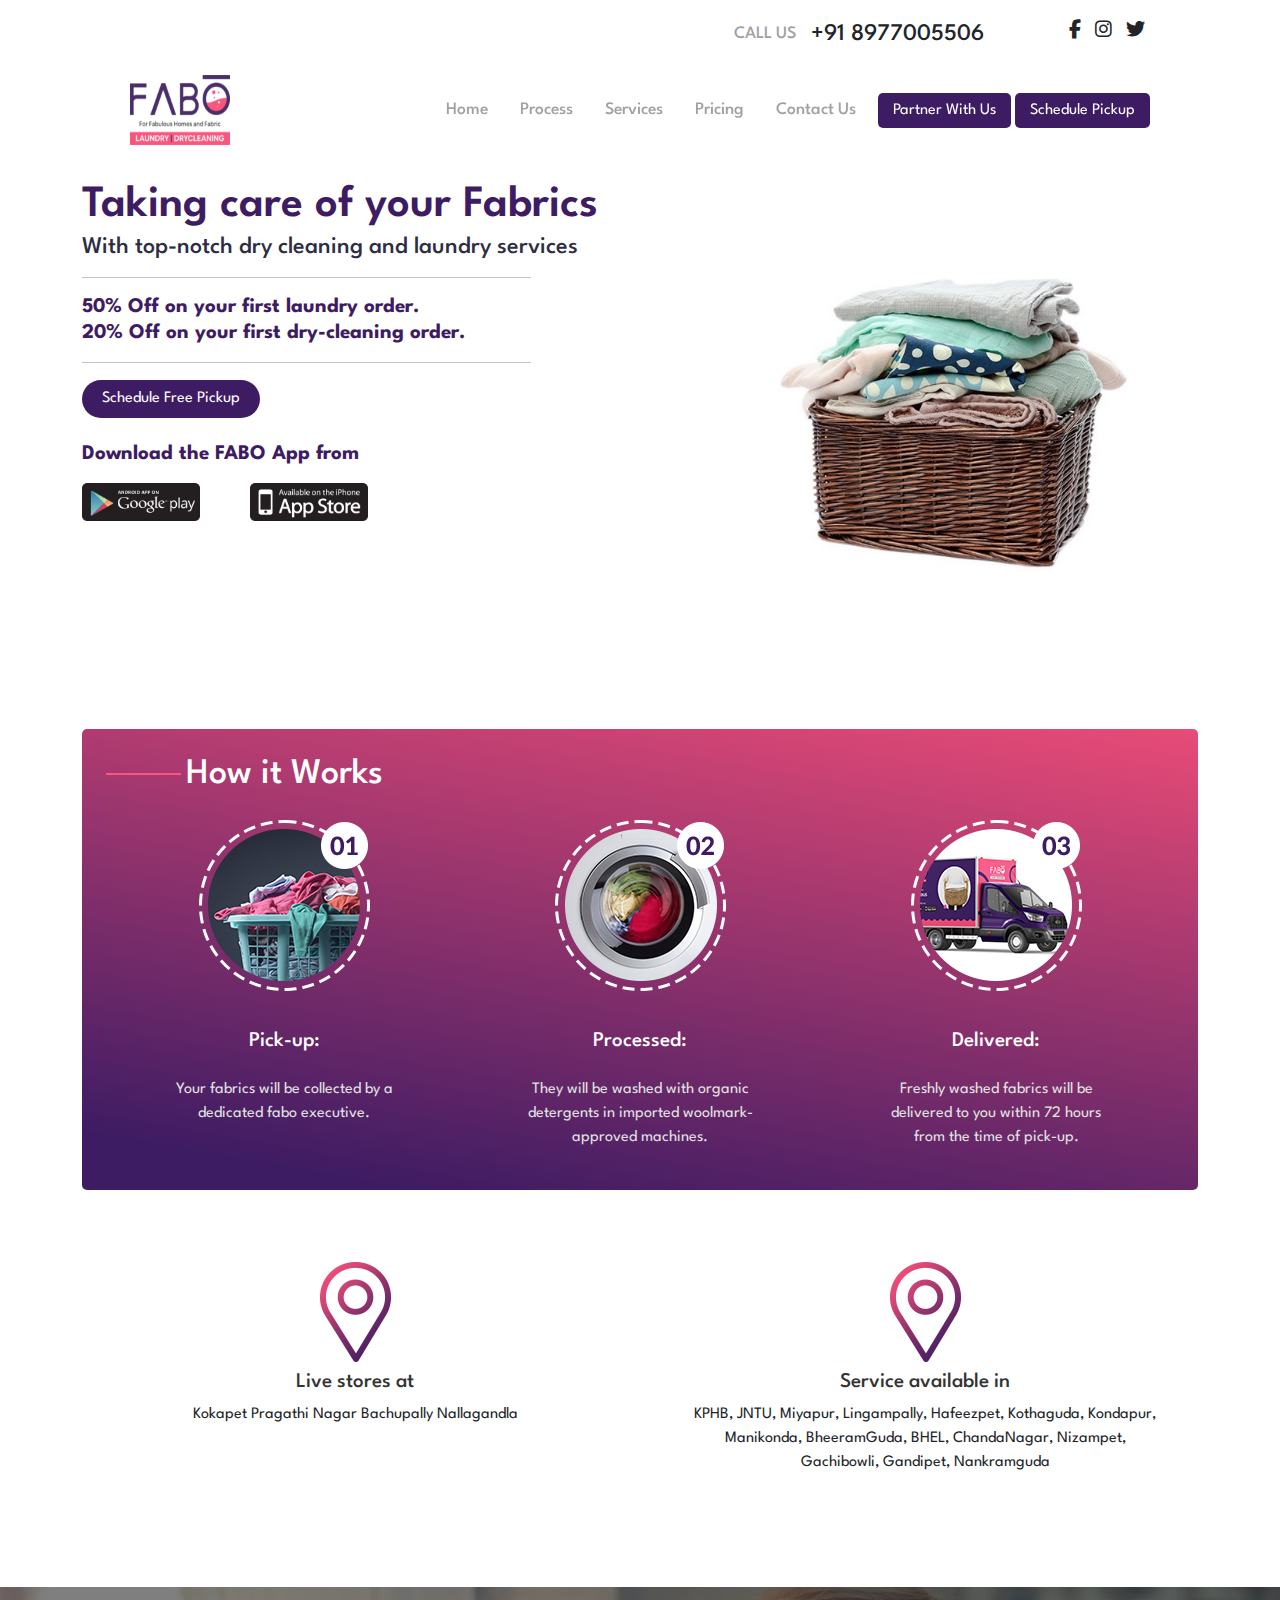
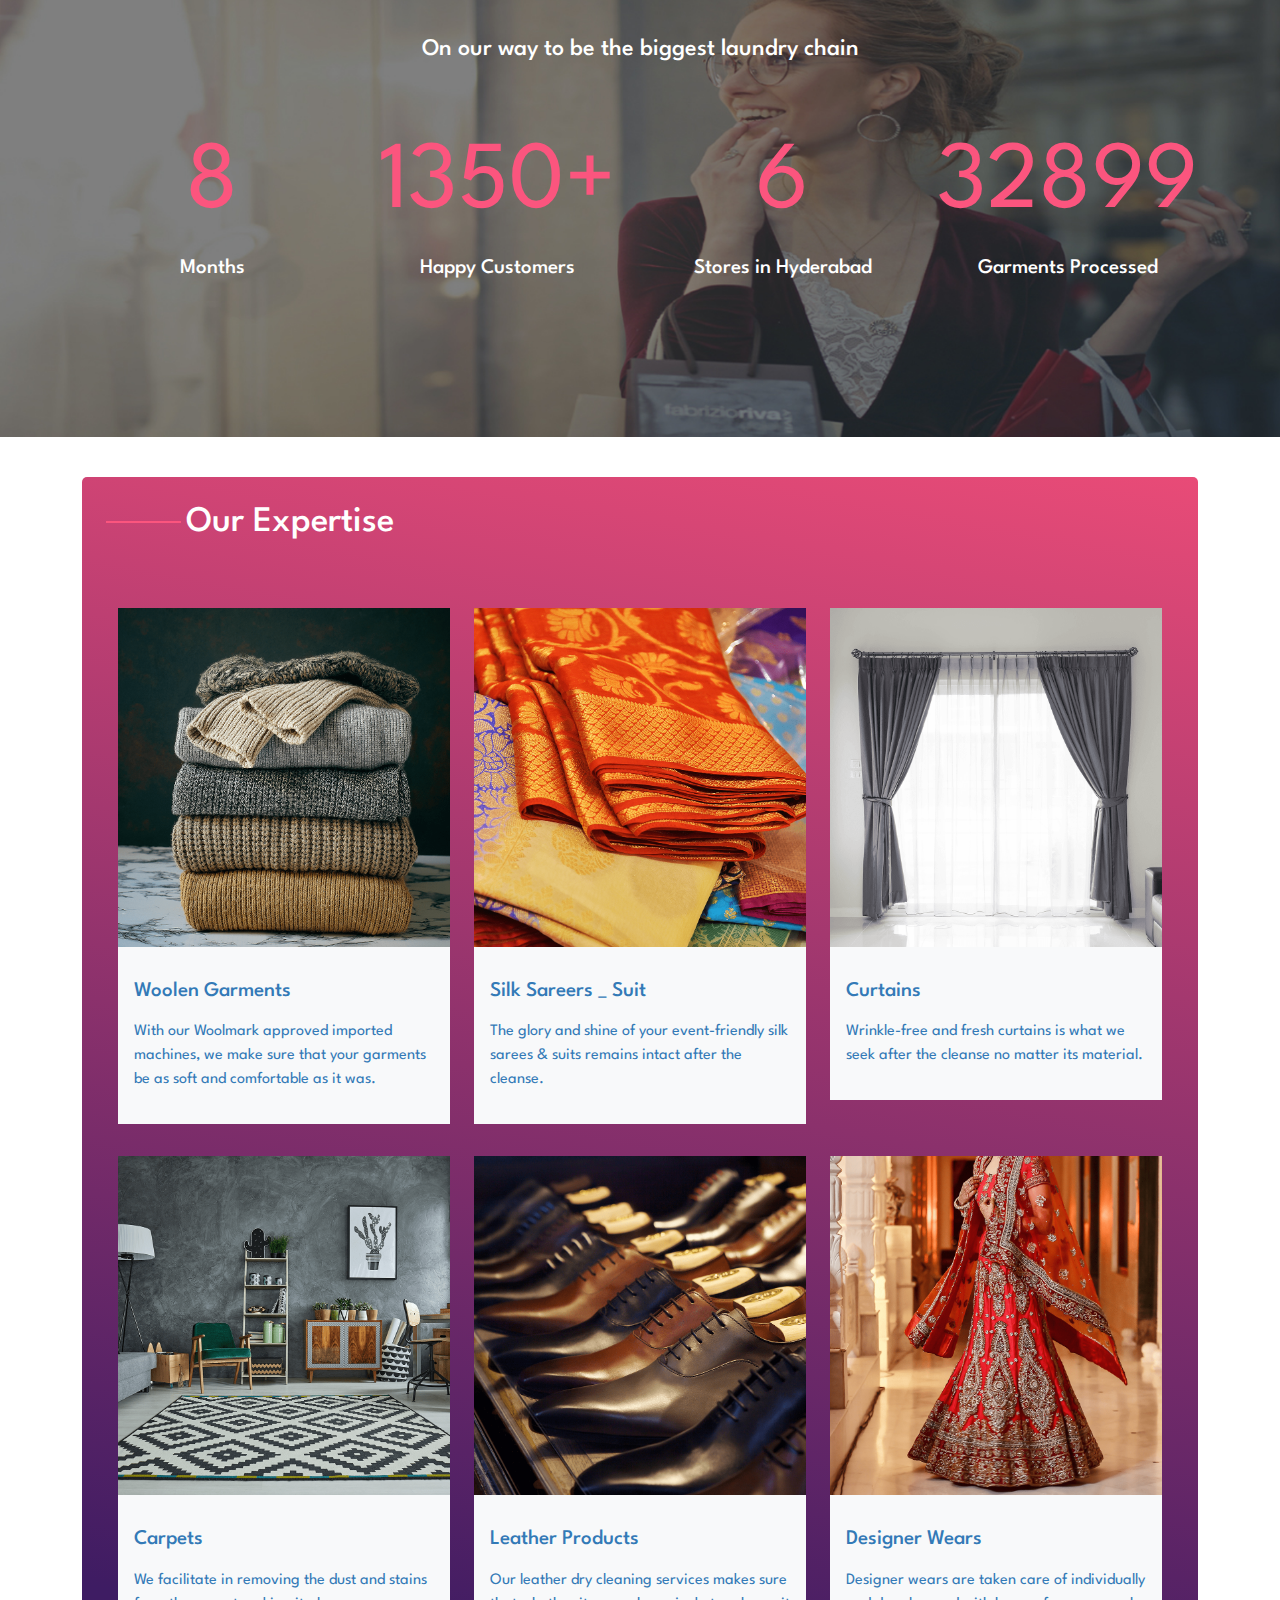
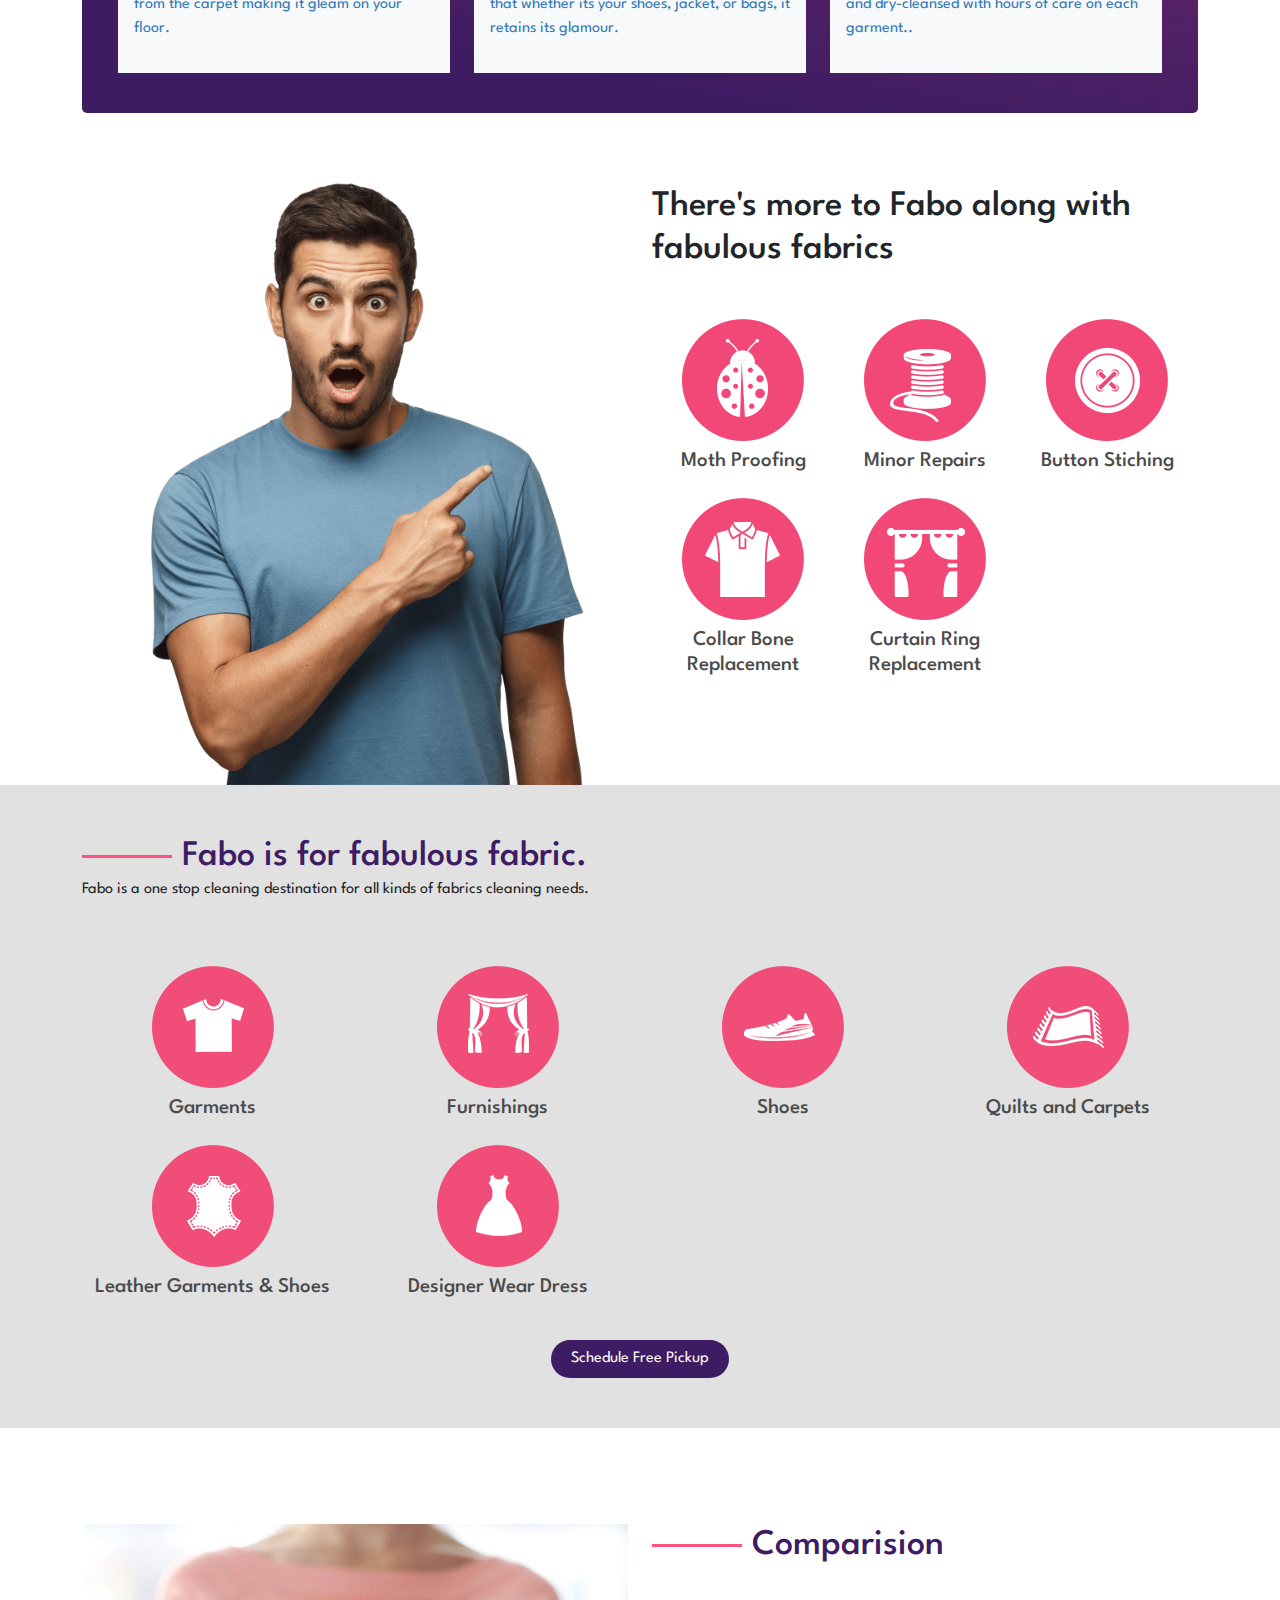
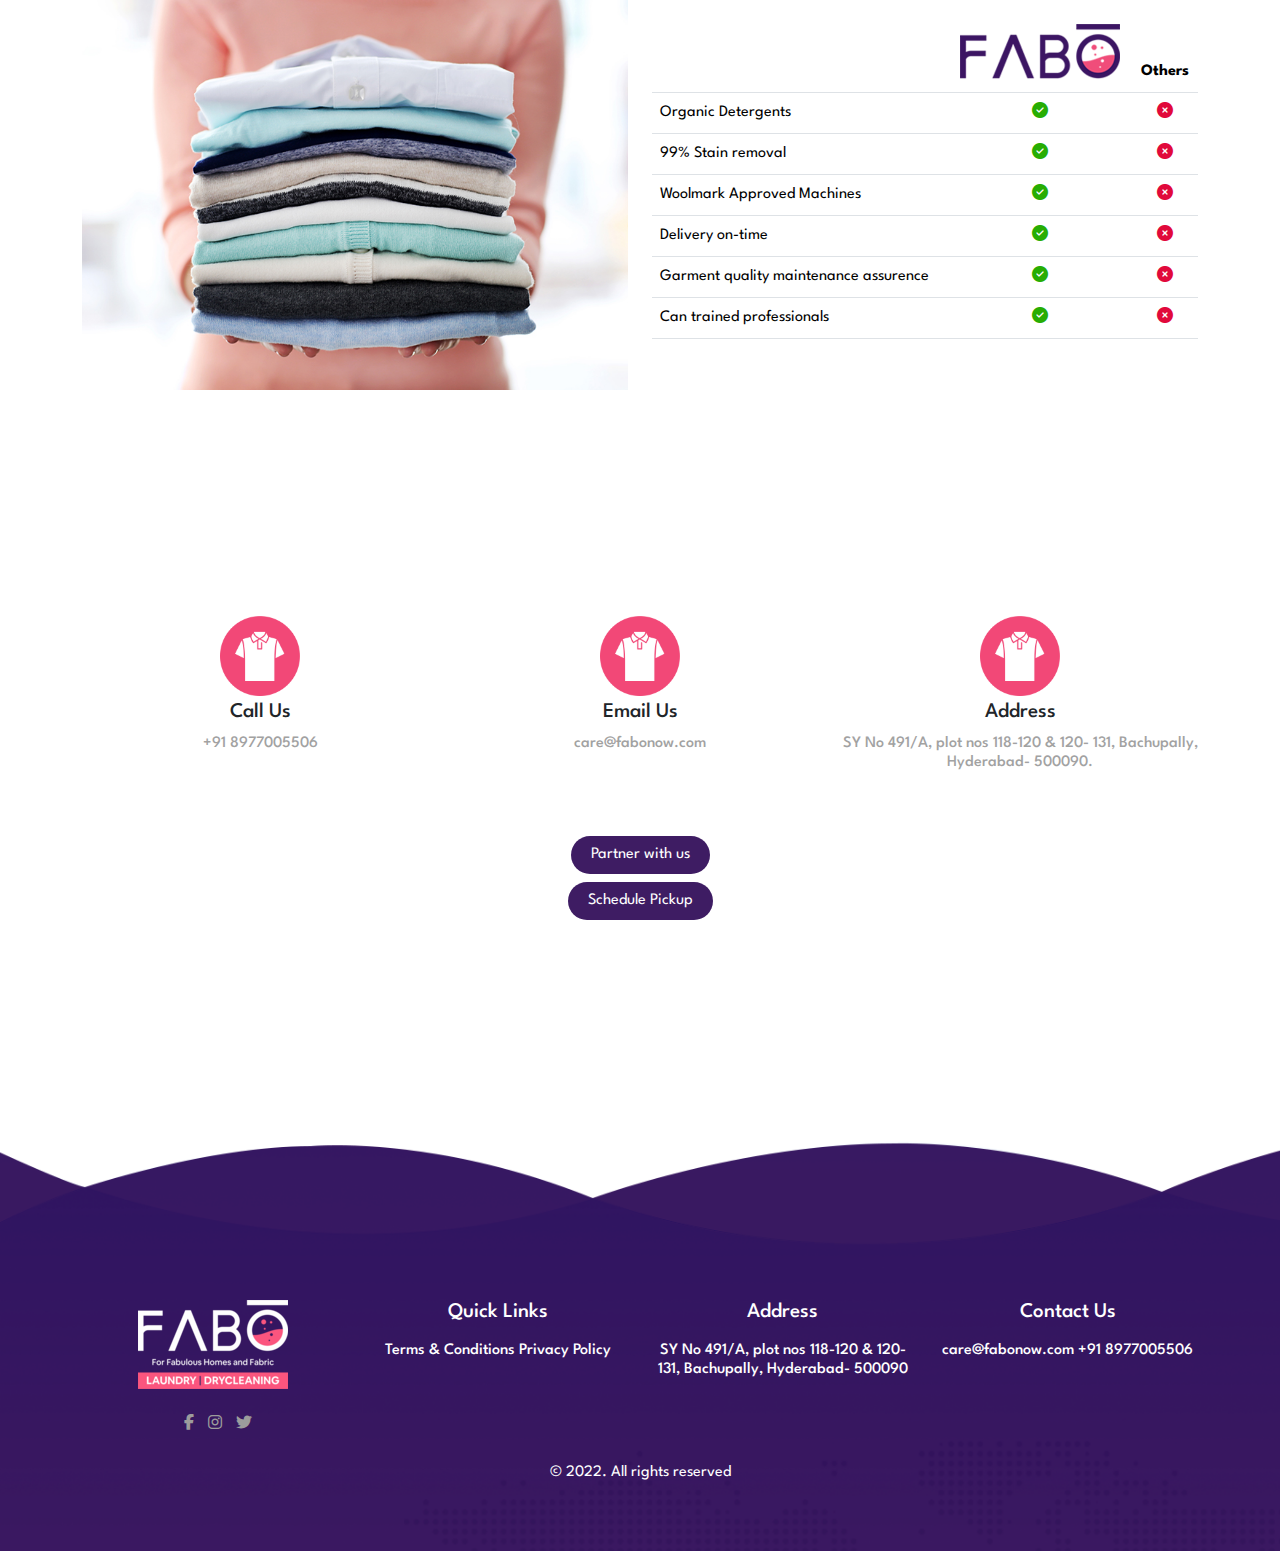
==== index.html @ 9879d99c "1st commmit" ====
<!DOCTYPE html>
<html lang="en">
<head>
    <meta charset="UTF-8">
    <meta http-equiv="X-UA-Compatible" content="IE=edge">
    <meta name="viewport" content="width=device-width, initial-scale=1.0">
    <title>Best Online Laundry Services in Hyderabad - FABO</title>
    <link href="https://cdn.jsdelivr.net/npm/bootstrap@5.0.2/dist/css/bootstrap.min.css" rel="stylesheet">
    <link rel="stylesheet" href="css/style.css">
    <!-- font awesome -->
    <link rel="stylesheet" href="https://cdnjs.cloudflare.com/ajax/libs/font-awesome/6.2.1/css/all.min.css">
</head>
<body>

    <!-- fxed box button -->
    <div class="fixed__box">
        <a href="#"><i class="fa-solid fa-caret-up fixed__logo"></i></a>
    </div>

    <!-- navbar section -->
    <div class="top__navbar section-p1">
        <div class="phone">
            <span>CALL US</span><h3>+91 8977005506</h3>
        </div>
        <div class="social__link">
            <span><i class="fa-brands fa-facebook-f"></i></span>
            <span><i class="fa-brands fa-instagram"></i></span>
            <span><i class="fa-brands fa-twitter"></i></span>

        </div>
    </div>
    <div class="navbar__section section-p1">
            <div class="navbar__logo">
                <a href="index.html"><img src="img/fabo-logo.png" class="img__logo img-fluid" alt=""></a>
            </div>
            <div class="navbar__menu">
                <ul id="menu" class="">
                    <li><a href="index.html">Home</a></li>
                    <li><a href="Process.html">Process</a></li>
                    <li><a href="Services.html">Services</a></li>
                    <li><a href="Pricing.html">Pricing</a></li>
                    <li><a href="Contact.html">Contact Us</a></li>
                        <a href="#" data-bs-toggle="modal" data-bs-target="#exampleModal"><span>Partner With Us</span></a>
                        <a href="#" data-bs-toggle="modal" data-bs-target="#exampleModal2"><span>Schedule Pickup</span></a>
                    <a href="#"></a>
                </ul>
            </div>

            <div class="mobile">
                <span><i id="open-nav-btn" class="fa-sharp fa-solid fa-bars"></i></span>
                <span><i id="close-nav-btn" class="fa-solid fa-xmark"></i></span>
            </div>
    </div>


  
  <!-- Modal 1 -->
  <div class="modal fade" id="exampleModal" tabindex="-1" aria-labelledby="exampleModalLabel" aria-hidden="true">
    <div class="modal-dialog">
      <div class="modal-content">
        <div class="modal-header text-center">
          <h3 class="text-center">Partner With Us</h3>
          <button type="button" class="btn-close" data-bs-dismiss="modal" aria-label="Close"></button>
        </div>
        <div class="modal-body px-5">
          <form action="">
            <div class="mb-3">
                <label for="">Name</label>
                <input type="text" name="n1" class="form-control">
            </div>
            <div class="mb-3">
                <label for="">Email</label>
                <input type="email" name="email" class="form-control">
            </div>
            <div class="mb-3">
                <label for="">Phone Number</label>
                <input type="email" name="phone" class="form-control">
            </div>
            <div class="mb-3">
                <label for="">Address</label>
                <input type="address" name="phone" class="form-control">
            </div>
          </form>
        </div>
        <div class=" mb-3 p-3">
          <input type="submit" value="Submit" class="custom__btn2">
        </div>
      </div>
    </div>
  </div>

    
    <!-- Modal 2 -->
    <div class="modal fade" id="exampleModal2" tabindex="-1" aria-labelledby="exampleModalLabel" aria-hidden="true">
        <div class="modal-dialog">
            <div class="modal-content">
              <div class="modal-header text-center">
                <h3 class="text-center">Schedule Free Pick Up</h3>
                <button type="button" class="btn-close" data-bs-dismiss="modal" aria-label="Close"></button>
              </div>
              <div class="modal-body px-5">
                <form action="">
                  <div class="mb-3">
                      <label for="">Name</label>
                      <input type="text" name="n1" class="form-control">
                  </div>
                  <div class="mb-3">
                      <label for="">Email</label>
                      <input type="email" name="email" class="form-control">
                  </div>
                  <div class="mb-3">
                      <label for="">Phone Number</label>
                      <input type="email" name="phone" class="form-control">
                  </div>
                  <div class="mb-3">
                      <label for="">Address</label>
                      <input type="address" name="phone" class="form-control">
                  </div>
                </form>
              </div>
              <div class=" mb-3 p-3">
                <input type="submit" value="Submit" class="custom__btn2">
              </div>
            </div>
          </div>
    </div>


    <!-- Heor section -->
    <div class="hero__section">
        <div class="container">
            <div class="row">
                <div class="col-md-7 col-12">
                    <div class="hero__section__left">
                        <h1>Taking care of your Fabrics</h1>
                        <h3>With top-notch dry cleaning and laundry services</h3>
                        <hr>
                        <h4>50% Off on your first laundry order.</h4>
                        <h4>20% Off on your first dry-cleaning order.</h4>
                        <hr>
        
                        <div class="hero__section__btn pb-4">
                            <a href="#" class="custom__btn">Schedule Free Pickup</a>
                        </div>
                        <h4 class="pb-3">Download the FABO App from</h4>
        
                        <ul class="app__link m-0 p-0">
                            <li>
                                <a href="#">
                                    <img src="img/playstore.png" class="img-fluid" alt="">
                                </a>
                            </li>
                            <li>
                                <a href="#">
                                    <img src="img/appstore.png" class="img-fluid" alt="">
                                </a>
                            </li>
                        </ul>
                    </div>
                </div>
                <div class="col-md-5 col-12">
                    <div class="hero__section__right">
                        <img src="img/banner-image.png" class="img-fluid" alt="">
                    </div>
                </div>
            </div>
        </div>
    </div>


    <!-- work section -->
    <div class="container">
        <div class="row">
            <div class="col-12">
                <div class="work__section">
                    <div class="work__section__heading">
                        <h2>How it Works</h2>
                    </div>

                    <div class="container">
                        <div class="row">
                            <div class="col-md-4 col-sm-6 col-12">
                                <div class="work__block__image text-center pb-2">
                                    <img src="img/icon-01.png" class="img-fluid" alt="">
                                </div>
                                <div class="work__block__title pt-4 pb-4">
                                    <h4 class="text-center text-white">Pick-up:</h4>
                                </div>
                                <div class="work__block__description px-5">
                                    <p class="">Your fabrics will be collected by a dedicated fabo executive.</p>
                                </div>
                            </div>
                            <!-- end block -->
                            <div class="col-md-4 col-sm-6 col-12">
                                <div class="work__block__image text-center pb-2">
                                    <img src="img/icon-02.png" class="img-fluid" alt="">
                                </div>
                                <div class="work__block__title pt-4 pb-4">
                                    <h4 class="text-center text-white">Processed:</h4>
                                </div>
                                <div class="work__block__description px-5">
                                    <p class="">They will be washed with organic detergents in imported woolmark-approved machines.</p>
                                </div>
                            </div>
                            <!-- end block -->
                            <div class="col-md-4 col-sm-6 col-12">
                                <div class="work__block__image text-center pb-2">
                                    <img src="img/icon-03.png" class="img-fluid" alt="">
                                </div>
                                <div class="work__block__title pt-4 pb-4">
                                    <h4 class="text-center text-white">Delivered:</h4>
                                </div>
                                <div class="work__block__description px-5">
                                    <p class="">Freshly washed fabrics will be delivered to you within 72 hours from the time of pick-up.</p>
                                </div>
                            </div>
                            <!-- end block -->
                        </div>
                    </div>
                </div>
            </div>
        </div>
    </div>


    <!-- location section -->
    <div class="container mb-5">
        <div class="row">
            <div class="col-md-6 col-sm-6 col-12 mt-4 text-center p-5">
                <img src="img/location.png" alt="">
                <h4 class="pt-2 pb-2" style="color: #333;">Live stores at</h4>
                <p class="">Kokapet
                    Pragathi Nagar
                    Bachupally
                    Nallagandla</p>
            </div>
            <div class="col-md-6 col-sm-6 col-12 mt-4 text-center p-5">
                <img src="img/location.png" alt="">
                <h4 class="pt-2 pb-2" style="color: #333;">Service available in</h4>
                <p class="">KPHB, JNTU, Miyapur,
                    Lingampally, Hafeezpet, Kothaguda,
                    Kondapur, Manikonda, BheeramGuda,
                    BHEL, ChandaNagar, Nizampet,
                    Gachibowli, Gandipet, Nankramguda</p>
            </div>
        </div>
    </div>


    <!-- customer reply -->
    <div class="review__section">
        <div class="reply__section__heading text-center py-5">
            <h3 class="text-white">On our way to be the biggest laundry chain</h3>
        </div>
        <div class="container review__section__container">
            <div class="row">
                <div class="col-md-3 col-12 text-center">
                    <span>8</span>
                    <h4 class="text-white">Months</h4>
                </div>
                <div class="col-md-3 col-12 text-center">
                    <span>1350+</span>
                    <h4 class="text-white">Happy Customers</h4>
                </div>
                <div class="col-md-3 col-12 text-center">
                    <span>6</span>
                    <h4 class="text-white">Stores in Hyderabad</h4>
                </div>
                <div class="col-md-3 col-12 text-center">
                    <span>32899</span>
                    <h4 class="text-white">Garments Processed</h4>
                </div>
            </div>
        </div>
    </div>


    <!-- PRODUCT SECTION -->

   <div class="container">
        <div class="row">
            <div class="col-12">
                <div class="product__section">
                    <div class="product__section__heading pb-5">
                        <h2>Our Expertise</h2>
                    </div>
                    <div class="container">
                        <div class="row">
                            <div class="col-md-4 col-12 py-3">
                                <div class="product__block_container">
                                    <div class="product__image">
                                        <img src="img/woolen-garments.png" class="img-fluid" alt="">
                                    </div>
                                    <div class="px-3 py-3 bg-light">
                                        <div class="product__heading pt-3">
                                            <h4>Woolen Garments</h4>
                                        </div>
                                        <div class="product__description pt-3">
                                            <p>With our Woolmark approved imported machines, we make sure that your garments be as soft and comfortable as it was.</p>
                                        </div>
                                    </div>
                                </div>
                            </div>
                            <!-- end -->
                            <div class="col-md-4 col-12 py-3">
                                <div class="product__block_container">
                                    <div class="product__image">
                                        <img src="img/silk-sarees.png" class="img-fluid" alt="">
                                    </div>
                                    <div class="px-3 py-3 bg-light">
                                        <div class="product__heading pt-3">
                                            <h4>Silk Sareers _ Suit</h4>
                                        </div>
                                        <div class="product__description pt-3">
                                            <p>The glory and shine of your event-friendly silk sarees & suits remains intact after the cleanse.</p>
                                        </div>
                                    </div>
                                </div>
                            </div>
                            <!-- end -->
                            <div class="col-md-4 col-12 py-3">
                                <div class="product__block_container">
                                    <div class="product__image">
                                        <img src="img/curtains.png" class="img-fluid" alt="">
                                    </div>
                                    <div class="px-3 py-3 bg-light">
                                        <div class="product__heading pt-3">
                                            <h4>Curtains</h4>
                                        </div>
                                        <div class="product__description pt-3">
                                            <p>Wrinkle-free and fresh curtains is what we seek after the cleanse no matter its material.</p>
                                        </div>
                                    </div>
                                </div>
                            </div>
                            <!-- end -->
                            <div class="col-md-4 col-12 py-3">
                                <div class="product__block_container">
                                    <div class="product__image">
                                        <img src="img/carpets.png" class="img-fluid" alt="">
                                    </div>
                                    <div class="px-3 py-3 bg-light">
                                        <div class="product__heading pt-3">
                                            <h4>Carpets</h4>
                                        </div>
                                        <div class="product__description pt-3">
                                            <p>We facilitate in removing the dust and stains from the carpet making it gleam on your floor.</p>
                                        </div>
                                    </div>
                                </div>
                            </div>
                            <!-- end -->
                            <div class="col-md-4 col-12 py-3">
                                <div class="product__block_container">
                                    <div class="product__image">
                                        <img src="img/leather-products.png" class="img-fluid" alt="">
                                    </div>
                                    <div class="px-3 py-3 bg-light">
                                        <div class="product__heading pt-3">
                                            <h4>Leather Products</h4>
                                        </div>
                                        <div class="product__description pt-3">
                                            <p>Our leather dry cleaning services makes sure that whether its your shoes, jacket, or bags, it retains its glamour.</p>
                                        </div>
                                    </div>
                                </div>
                            </div>
                            <!-- end -->
                            <div class="col-md-4 col-12 py-3">
                                <div class="product__block_container">
                                    <div class="product__image">
                                        <img src="img/designer-wear.png" class="img-fluid" alt="">
                                    </div>
                                    <div class="px-3 py-3 bg-light">
                                        <div class="product__heading pt-3">
                                            <h4>Designer Wears</h4>
                                        </div>
                                        <div class="product__description pt-3">
                                            <p>Designer wears are taken care of individually and dry-cleansed with hours of care on each garment..</p>
                                        </div>
                                    </div>
                                </div>
                            </div>
                            <!-- end -->
                        </div>
                    </div>
                </div>
            </div>
        </div>
    </div> 

    <!-- Replacement section -->
    <div class="container pt-5">
        <div class="row">
            <div class="col-md-6 col-12">
                <div class="why__replace__img">
                    <img src="img/why-fabo-2.png" class="img-fluid" alt="">
                </div>
            </div>
            <div class="col-md-6 col-12 mt-4">
                <div class="why__replace__heading">
                    <h2>There's more to Fabo along with fabulous fabrics</h2>
                </div>

                <div class="container-fluid mt-5">
                    <div class="row">
                        <div class="col-md-4 col-sm-4 col-12 text-center why__replace__point__block">
                            <a href="#">
                                <img src="img/moth-proofing.png" class="img-fluid" alt="">
                                <h4 class="pt-2 pb-4">Moth Proofing</h4>
                            </a>
                        </div>
                        <div class="col-md-4 col-sm-4 col-12 text-center why__replace__point__block">
                            <a href="#">
                                <img src="img/minor-repairs.png" class="img-fluid" alt="">
                                <h4 class="pt-2 pb-4">Minor Repairs</h4>
                            </a>
                        </div>
                        <div class="col-md-4 col-sm-4 col-12 text-center why__replace__point__block">
                            <a href="#">
                                <img src="img/button-stiching.png" class="img-fluid" alt="">
                                <h4 class="pt-2 pb-4">Button Stiching</h4>
                            </a>
                        </div>
                        <div class="col-md-4 col-sm-4 col-12 text-center why__replace__point__block">
                            <a href="#">
                                <img src="img/collar-bone.png" class="img-fluid" alt="">
                                <h4 class="pt-2 pb-4">Collar Bone Replacement</h4>
                            </a>
                        </div>
                        <div class="col-md-4 col-sm-4 col-12 text-center why__replace__point__block">
                            <a href="#">
                                <img src="img/curtain-ring.png" class="img-fluid" alt="">
                                <h4 class="pt-2 pb-4">Curtain Ring Replacement</h4>
                            </a>
                        </div>
                    </div>
                </div>
            </div>
        </div>
    </div>

<!-- Fabulous Section -->
    <div class="fabulous__section mb-5">
        <div class="container">
           <div class="row">
            <div class="col-12">
                <div class="fabulous__section__heading pb-5">
                    <h2>Fabo is for fabulous fabric.</h2>
                    <p>Fabo is a one stop cleaning destination for all kinds of fabrics cleaning needs.</p>
                </div>
            </div>
           </div>
           <div class="row">
                <div class="col-md-3 col-sm-3 col-12 text-center why__replace__point__block">
                    <a href="#">
                        <img src="img/garments.png" class="img-fluid" alt="">
                        <h4 class="pt-2 pb-4">Garments</h4>
                    </a>
                </div>
                <div class="col-md-3 col-sm-3 col-12 text-center why__replace__point__block">
                    <a href="#">
                        <img src="img/furnishings.png" class="img-fluid" alt="">
                        <h4 class="pt-2 pb-4">Furnishings</h4>
                    </a>
                </div>
                <div class="col-md-3 col-sm-3 col-12 text-center why__replace__point__block">
                    <a href="#">
                        <img src="img/sports-shoes.png" class="img-fluid" alt="">
                        <h4 class="pt-2 pb-4">Shoes</h4>
                    </a>
                </div>
                <div class="col-md-3 col-sm-3 col-12 text-center why__replace__point__block">
                    <a href="#">
                        <img src="img/quilts-carpets.png" class="img-fluid" alt="">
                        <h4 class="pt-2 pb-4">Quilts and Carpets</h4>
                    </a>
                </div>
                <div class="col-md-3 col-sm-3 col-12 text-center why__replace__point__block">
                    <a href="#">
                        <img src="img/leather-garments.png" class="img-fluid" alt="">
                        <h4 class="pt-2 pb-4">Leather Garments & Shoes</h4>
                    </a>
                </div>
                <div class="col-md-3 col-sm-3 col-12 text-center why__replace__point__block">
                    <a href="#">
                        <img src="img/designer-wear (1).png" class="img-fluid" alt="">
                        <h4 class="pt-2 pb-4">Designer Wear Dress</h4>
                    </a>
                </div>
           </div>
           <div class="row">
            <div class="col-12 text-center pt-3">
                <a href="" class="custom__btn">Schedule Free Pickup</a>
            </div>
           </div>
        </div>
    </div>

    <!-- Comparison Section -->
    <div class="container py-5">
        <div class="row">
            <div class="col-md-6 col-12">
                <div class="comparison__image">
                    <img src="img/comp.jpg" class="img-fluid" alt="">
                </div>
            </div>
            <div class="col-md-6 col-12">
                <div class="comparison__section__heading pb-5">
                    <h2>Comparision</h2>
                </div>
                <table class="table">
                    <thead>
                        <tr>
                            <th></th>
                            <th style="text-align: center;">
                                <img src="img/logo.png" class="img-fluid" alt="">
                            </th>
                            <th style="text-align: center;">Others</th>
                        </tr>
                    </thead>
                    <tbody>
                        <tr>
                            <td>Organic Detergents</td>
                            <td style="text-align: center; color: #27ad03;"><i class="fa-solid fa-circle-check"></i></td>
                            <td style="text-align: center; color: #e1093b;"><i class="fa-solid fa-circle-xmark"></i></td>
                        </tr>
                        <tr>
                            <td>99% Stain removal</td>
                            <td style="text-align: center; color: #27ad03;"><i class="fa-solid fa-circle-check"></i></td>
                            <td style="text-align: center; color: #e1093b;"><i class="fa-solid fa-circle-xmark"></i></td>
                        </tr>
                        <tr>
                            <td>Woolmark Approved Machines</td>
                            <td style="text-align: center; color: #27ad03;"><i class="fa-solid fa-circle-check"></i></td>
                            <td style="text-align: center; color: #e1093b;"><i class="fa-solid fa-circle-xmark"></i></td>
                        </tr>
                        <tr>
                            <td>Delivery on-time</td>
                            <td style="text-align: center; color: #27ad03;"><i class="fa-solid fa-circle-check"></i></td>
                            <td style="text-align: center; color: #e1093b;"><i class="fa-solid fa-circle-xmark"></i></td>
                        </tr>
                        <tr>
                            <td>Garment quality maintenance assurence</td>
                            <td style="text-align: center; color: #27ad03;"><i class="fa-solid fa-circle-check"></i></td>
                            <td style="text-align: center; color: #e1093b;"><i class="fa-solid fa-circle-xmark"></i></td>
                        </tr>
                        <tr>
                            <td>Can trained professionals</td>
                            <td style="text-align: center; color: #27ad03;"><i class="fa-solid fa-circle-check"></i></td>
                            <td style="text-align: center; color: #e1093b;"><i class="fa-solid fa-circle-xmark"></i></td>
                        </tr>
                    </tbody>
                </table>
            </div>
        </div>
    </div>


    <!-- Contact Section -->
    <div class="container contact__section py-5">
        <div class="row">
            <div class="col-md-4 col-sm-3 col-12 text-center pb-3">
                <img src="img/collar-bone.png" class="img-fluid" alt="">
                <h4 class="pt-1 pb-2">Call Us</h4>
                <h5><a href="#">+91 8977005506</a></h5>
            </div>
            <div class="col-md-4 col-sm-3 col-12 text-center pb-3">
                <img src="img/collar-bone.png" class="img-fluid" alt="">
                <h4 class="pt-1 pb-2">Email Us</h4>
                <h5><a href="#">care@fabonow.com</a></h5>
            </div>
            <div class="col-md-4 col-sm-3 col-12 text-center pb-3">
                <img src="img/collar-bone.png" class="img-fluid" alt="">
                <h4 class="pt-1 pb-2">Address</h4>
                <h5>SY No 491/A, plot nos 118-120 & 120- 131, Bachupally, Hyderabad- 500090.</h5>
            </div>
        </div>

        <div class="row text-center">
            <div class="col-12 pt-5">
                <a href="#" class="custom__btn">Partner with us</a>
            </div>
            <div class="col-12 py-2">
                <a href="#" class="custom__btn">Schedule Pickup</a>
            </div>
        </div>
    </div>


    <!-- footer section -->
    <footer class="bg__one">

        <div class="container mt-5">
            <div class="row">
                <div class="col-md-3 col-sm-6 col-12 text-center mt-5">
                    <div class="footer__logo pt-5">
                        <img src="img/logo_white.png" class="img-fluid" alt="">
                    </div>
                    <div class="footer__social__links text-center py-4 text-white">
                        <span><i class="fa-brands fa-facebook-f"></i></span>
                        <span><i class="fa-brands fa-instagram"></i></span>
                        <span><i class="fa-brands fa-twitter"></i></span>
                    </div>
                </div>
                <!-- end -->
                <div class="col-md-3 col-sm-6 col-12 text-center mt-5">
                    <h4 class="text-white pt-5">Quick Links</h4>
                    <h5 class="text-white py-3">Terms & Conditions Privacy Policy</h5>
                </div>
                 <!-- end -->
                <div class="col-md-3 col-sm-6 col-12 text-center mt-5">
                    <h4 class="text-white pt-5">Address</h4>
                    <h5 class="text-white py-3">SY No 491/A, plot nos 118-120 & 120- 131, Bachupally, Hyderabad- 500090</h5>
                </div>
                 <!-- end -->
                <div class="col-md-3 col-sm-6 col-12 text-center mt-5">
                    <h4 class="text-white pt-5">Contact Us</h4>
                    <h5 class="text-white py-3">care@fabonow.com +91 8977005506</h5>
                </div>
                 <!-- end -->
            </div>

            <div class="row">
                <div class="col-12">
                    <p class="text-white text-center">© 2022. All rights reserved</p>
                </div>
            </div>
        </div>
    </footer>

    <script src="https://cdn.jsdelivr.net/npm/bootstrap@5.0.2/dist/js/bootstrap.bundle.min.js"></script>
    <script src="https://cdn.jsdelivr.net/npm/@popperjs/core@2.9.2/dist/umd/popper.min.js"></script>
    <script src="https://cdn.jsdelivr.net/npm/bootstrap@5.0.2/dist/js/bootstrap.min.js"></script>
    <script src="https://code.jquery.com/jquery-3.6.3.js"></script>
    <script src="js/custom.js"></script>
</body>
</html>
---- css/style.css ----
@import url('https://fonts.googleapis.com/css2?family=League+Spartan:wght@100;200;300;400;500;600;700;800;900&display=swap');
/* @import url('https://fonts.googleapis.com/css2?family=Josefin+Sans:wght@300;400;500;600;700&display=swap'); */

*{
    margin: 0;
    padding: 0;
    box-sizing: border-box;
    font-family: 'League Spartan', sans-serif;
    /* font-family: 'Josefin Sans', sans-serif; */
}

body{
    position: relative;
}

:root{
    --main-color:#3e1c63;
    --secondary-color:#fb557e;
    --main-font-size :2.8rem;
    --secondary-font-size: 2.25rem;
    --third-font-size : 1.5rem;
    --fourth-font-size : 1.313rem;
    --fifth-font-size: 1rem;
    --sixth-font-size: 0.5rem;
}

h1{
    font-size: var(--main-font-size);
    font-weight: 600;
    margin: 0;
    padding: 0;
}

h2{
    font-size: var(--secondary-font-size);
    margin: 0;
    padding: 0;
}

h3{
    font-size: var(--third-font-size);
    margin: 0;
    padding: 0;
}

h4{
    font-size: var(--fourth-font-size);
    margin: 0;
    padding: 0;
}

h5{
    font-size: var(--fifth-font-size);
    margin: 0;
    padding: 0;
}

h6{
    font-size: var(--sixth-font-size);
    margin: 0;
    padding: 0;
}

.section-p1{
    padding: 0px 130px;
}

.section-m1{
    margin: 40px 0;
}

.custom__btn{
    text-decoration: none;
    padding: 7px 20px;
    background-color: var(--main-color);
    color: #fff;
    border-radius: 20px;
    cursor: pointer;
    display: inline-block;
    transition: all 0.4s ease-in-out;
}

.custom__btn:hover{
    color: #fff;
    background-color: var(--secondary-color);
}

.modal2{
    margin-top: 150px;
}
.custom__btn2{
    width: 100%;
    padding: 10px 25px;
    background-color: var(--main-color);
    color: #fff;
    border: none;
    border-radius: 5px;
    cursor: pointer;
    display: inline-block;
    transition: all 0.4s ease-in-out;
}

.custom__btn2:hover{
    color: #fff;
    background-color: var(--secondary-color);
    border: none;
}

/* .fixed__box a{
    display: inline-block;
} */

.fixed__box .fixed__logo{
    position: fixed;
    bottom: 10px;
    left: 80px;
    padding: 5px 10px;
    border-radius: 5px;
    background-color: var(--main-color);
    z-index: 90000000;
    color: #fff;
    font-size: 1.5rem;
    display: none;
    transition: all 0.5s ease-in-out;
}

.fixed__box i.active{
    display: block;
    transition: 0.5s ease-in-out;
}


/* navbar section */

.top__navbar{
    position: inherit;
    display: flex;
    z-index: 1000;
    justify-content: end;
    margin: 20px auto;
}


.top__navbar .phone{
    display: flex;
    align-items: center;
    padding: 0 80px;
}

.top__navbar .phone span{
    margin-right: 15px;
    font-size: 1.1rem;
    font-weight: 500;
    color: #a1a1a1;
}

.top__navbar .phone h3{
    cursor: pointer;
    transition: all 0.4s ease-in-out;
}

.top__navbar .phone h3:hover{
    color: #0dda8f;
}

.social__link span i{
    display: inline-block;
    margin: 0 5px;
    cursor: pointer;
    font-size: 1.2rem;
    transition: all 0.4s ease-in-out;
}

.social__link span i:hover{
    color: var(--secondary-color);
}

.navbar__section{
    position:fixed;
    top: 50px;
    left: 0px;
    width: 100%;
    height: 120px;
    margin-bottom: 30px;
    padding-top: 10px;
    padding-bottom: 10px;
    /* top: 50px; */
    display: flex;
    justify-content: space-between;
    align-items:center ;
    z-index: 1000;
    transition: all 0.5s ease-in-out;
}

.navbar__logo{
    width: 100px;
    height: 70px;
}

.navbar__logo img{
    width: 100%;
    height: 100%;
}


.navbar__menu ul{
    margin: 0;
    padding: 0;
}

.navbar__menu ul li{
    display: inline-block;
    list-style-type: none;
    margin-right: 8px;
}

.navbar__menu ul a{
    text-decoration: none;
}

.navbar__menu ul a span{
    font-size: 1rem;
    color: #fff;
    background-color: var(--main-color);
    padding: 10px 15px;
    border-radius: 5px;
}

.navbar__menu ul li a{
    text-decoration: none;
    display: block;
    font-size: 1.1rem;
    font-weight: 500;
    padding: 5px 10px;
    color: #a1a1a1;
}

.navbar__menu ul li a:hover{
    color: var(--main-color);
}

.nav_color{
    background-color: #fff;
    color: #fff;
    top: 0;
    box-shadow: 5px 5px 5px rgba(0, 0, 0, 0.5);
}



.mobile{
    display: none;
    cursor: pointer;
    z-index: 1060;
}

.mobile i{
    padding: 5px 10px;
    border: 1px solid rgba(0, 0, 0, 0.5);
    color: #222;
    border-radius: 5px;
    font-size: 1.2rem;
}

.mobile #close-nav-btn{
    display: none;
}


@media (max-width:1100px){
    .section-p1{
        padding: 0px 40px;
    }
}


@media (max-width:999px){

    .section-p1{
        padding: 0px 40px;
    }

    .top__navbar{
        display: none;
    }

    .navbar__menu ul{
        position: fixed;
        width: 300px;
        height: 100vh;
        top: 0;
        right: -300px;
        background-color: #fff;
        box-shadow: 5px 10px 15px rgba(0, 0, 0, 0.1);
        padding: 100px 30px 0 30px;
        z-index: 1020;
        transition: all 0.5s ease-in-out;
    }

    #menu.active{
        right: 0;
    }

    .navbar__menu ul li{
        width: 100%;
        display: block;
        list-style-type: none;
        margin: 20px auto;
        border-bottom: 1px solid rgba(0, 0, 0, 0.5);
    }



    .navbar__logo{
        padding-top: 20px;
        width: 100px;
        height: 70px;
    }

    .mobile{
        display: block;
    }

    .navbar__menu ul a span {
        display: block;
        margin: 5px auto;
    }
}




/* ======================== Hero section ========================== */
.hero__section{
    margin: 130px auto;
}

.hero__section__left h1{
    color: var(--main-color);
}

.hero__section__left h3{
    color: #2d2d43;
}

.hero__section__left hr{
    width: 70%;
    height: 2px;
    color: #111010;
}

.hero__section__left h4{
    color: var(--main-color);
    font-weight: 700;
}

.hero__section__left .app__link{
    display: flex;
    justify-content: start;

}

.app__link li{
    list-style-type: none;
}

.app__link li a{
    display: block;
    max-width: 70%;
}

.hero__section__right{
    display: flex;
    align-items: center;
    justify-content: center;
}


/* =================================== WORK SECTION ================================ */

.process__sectioon{
    padding: 80px 0;
}

.work__section{
    border-radius: 5px;
    background: linear-gradient( 190deg, #f04d78 -4%, #3f1c63 90.52637%, #3e1c63 91.05371%);
    padding: 24px;
}

.work__section__heading h2{
    color: #fff;
    position: relative;
    padding-left: 80px;
}

.work__section__heading h2::before{
    content: "";
    width: 75px;
    height: 2px;
    background-color: var(--secondary-color);
    position: absolute;
    top: 20px;
    left: 0;
}


/* ====================== work section ====================== */
.work__block__description p{
    color: #e1e1e1;
    text-align: center;
}


/* ====================== reply__section ==================== */
.review__section{
    width: 100%;
    height: 450px;
    background: url("../img/bg-img.jpg");
    background-size: cover;
    background-repeat: no-repeat;
    margin: 40px auto;
}


.review__section__container span{
    color: var(--secondary-color);
    font-size: 6rem;
    text-align: center;
}





/* =================================== PRODUCT SECTION ================================ */

.product__section{
    border-radius: 5px;
    background: linear-gradient( 190deg, #f04d78 -4%, #3f1c63 90.52637%, #3e1c63 91.05371%);
    padding: 24px;
}

.product__section__heading h2{
    color: #fff;
    position: relative;
    padding-left: 80px;
}

.product__section__heading h2::before{
    content: "";
    width: 75px;
    height: 2px;
    background-color: var(--secondary-color);
    position: absolute;
    top: 20px;
    left: 0;
}


.product__heading h4{
    color: #337ab7;
    transition: all 0.4s ease;
}

.product__heading h4:hover{
    color: #838383;
}

.product__description p{
    color: #337ab7;
    transition: all 0.4s ease;
}

.product__description p:hover{
    color: #838383;
}


/* ======================= WHY REPLACEMENT SECTION ========================= */
.why__replace__point__block a{
    display: block;
    text-decoration: none;
}

.why__replace__point__block a h4{
    color: #4b4b4b;
}


/* ======================== FABULOUS SECTION ========================  */

.fabulous__section{
    background-color: #e1e1e1;
    padding: 50px;
}

.fabulous__section__heading h2{
    padding-left: 100px;
    color: var(--main-color);
    position: relative;
}

.fabulous__section__heading h2::before{
    content: "";
    width: 90px;
    height: 3px;
    background-color: var(--secondary-color);
    position: absolute;
    top: 20px;
    left: 0;
}

.fabulous__section2{
    margin: 120px 0;
}


/* ======================= COMPARISON SECTION ========================== */
.comparison__section__heading h2{
    padding-left: 100px;
    color: var(--main-color);
    position: relative;
}

.comparison__section__heading h2::before{
    content: "";
    width: 90px;
    height: 3px;
    background-color: var(--secondary-color);
    position: absolute;
    top: 20px;
    left: 0;
}


/* ======================== CONTACT SECTION ============================ */
.contact__section{
    margin: 130px auto;
}


.contact__section img{
    max-width: 50%;
    height: 80px;
}

.contact__section h5,
.contact__section h5 a{
    text-decoration: none;
    color: #a2a2a2;
}


/* ========================= FOOTER SECTION ========================= */
.bg__one{
    background: url(../img/footer.png);
    background-repeat: no-repeat;
    background-size: cover;
    padding: 50px;
}

.footer__social__links span i{
    margin-left: 10px;
}

.footer__social__links span{
    cursor: pointer;
    transition: all 0.4s ease-in-out;
    color: #9c9c9c;
}

.footer__social__links span:hover{
    color: #fff;
}




/* ========================= PRICING SECTION ========================== */
.pricing__section{
    padding: 80px 0;
}

.pricing__section__heading h2{
    padding-left: 100px;
    color: var(--main-color);
    position: relative;
}

.pricing__section__heading h2::before{
    content: "";
    width: 90px;
    height: 3px;
    background-color: var(--secondary-color);
    position: absolute;
    top: 20px;
    left: 0;
}

.price__card{
    max-width: 280px;
    border: 1px solid var(--secondary-color);
}

.price__card .price__card__head{
    height: 45px;
    background-color: var(--main-color);
}

.price__card__head h5{
    color: #fff;
    font-weight: 600;
    padding: 15px 10px;
}

.price__card .price__card__body{
    padding: 10px;
}

.body__text{
    display: flex;
    justify-content: space-between;
    align-items: center;
    padding: 8px 0;
}

.body__text h5{
    font-weight: 500;
    color: #666666;
    font-size: 1.08rem;
    position: relative;
}

.body__text h5 p{
    position: absolute;
    bottom: -35px;
    left: 0;
    font-size: 0.6rem;
    color: #a1a1a1;
}

.pricing__section P{
    font-size: 0.85rem;
    color: #9a9a9a;  
}

@media (max-width:776px){
    .price__card{
        max-width: 100%;
    }
}


/* ================================== CONTACT SECTION ================================== */

.contact__section__block{
    display: flex;
    flex-direction: column;
    align-items: center;
    justify-content: center;
}

.contact__section a{
    text-decoration: none;
}

.contact__section__img {
    max-width: 150px;
    text-align: center;
}

.contact__section__img img{
    width: 100%;
    height: 100%;
}

.contact__section__block h4{
    color: #3a3a3a;
    font-weight: 600;
}
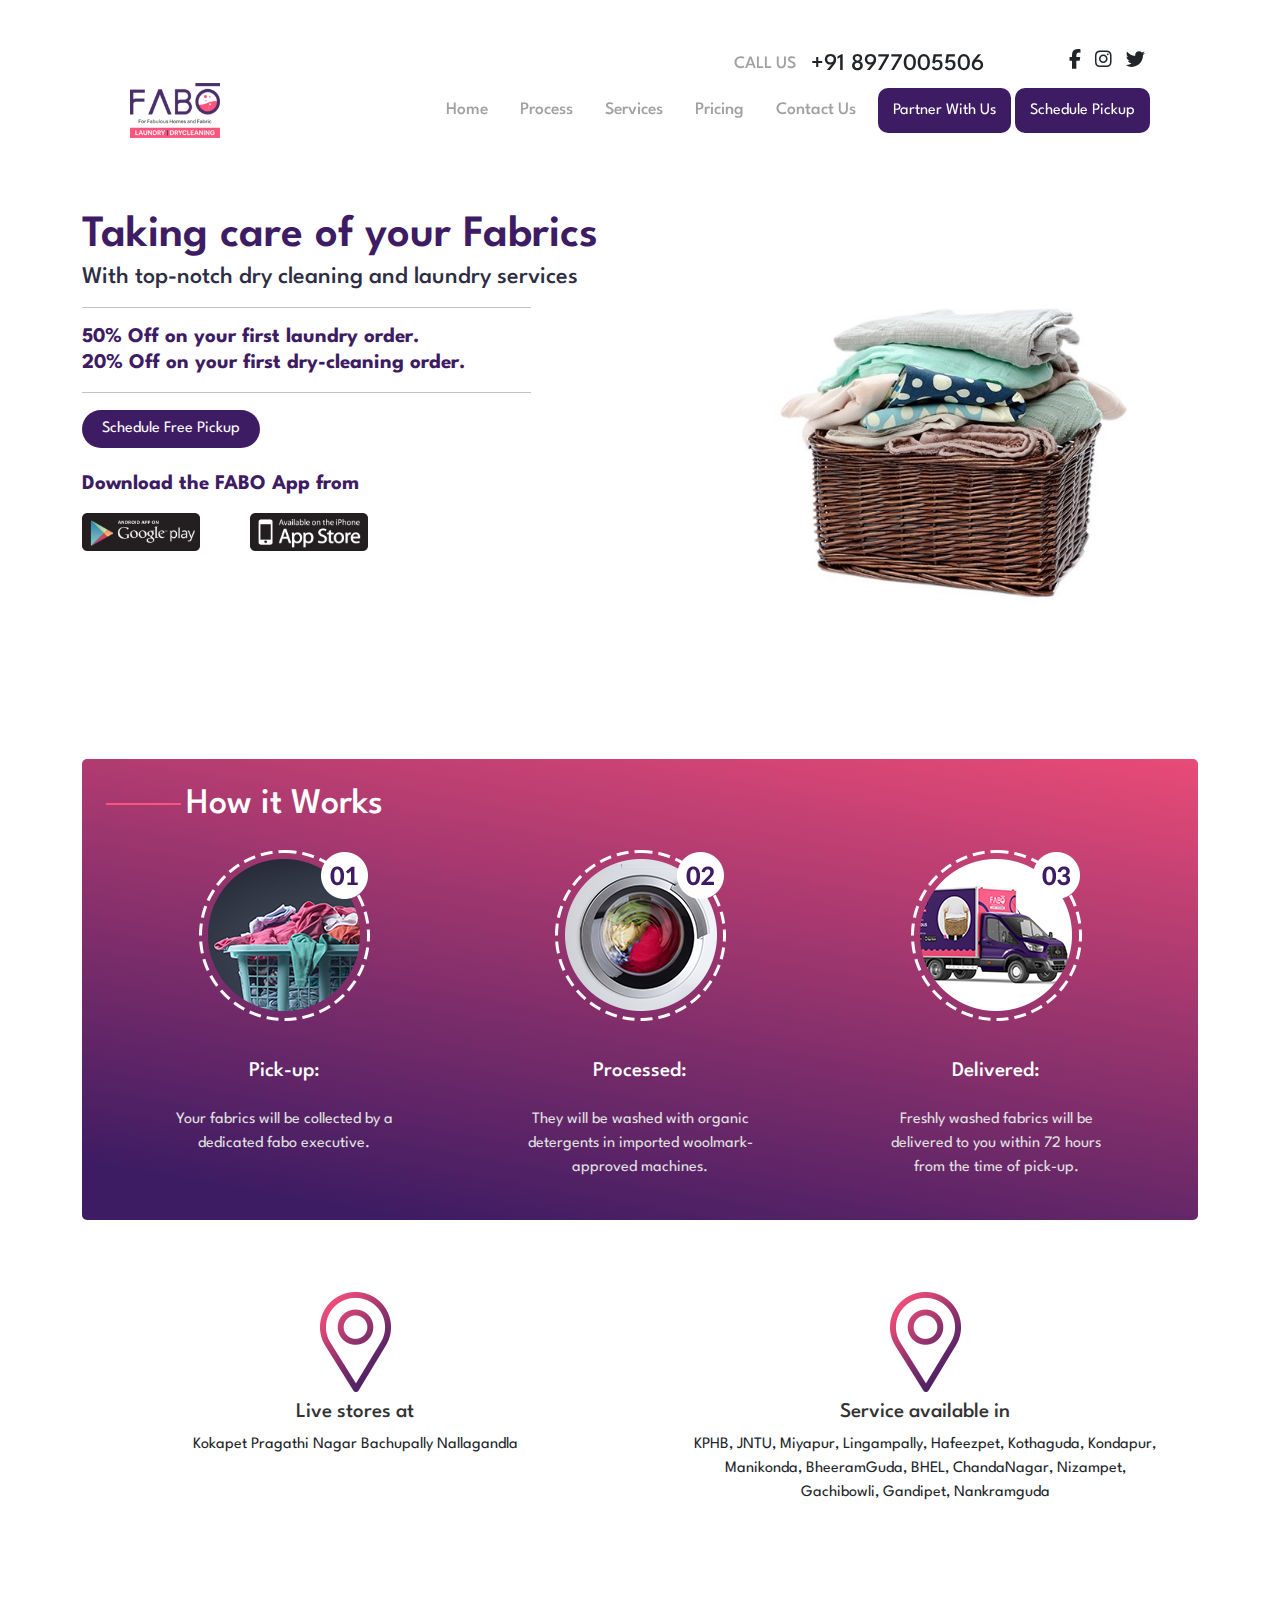
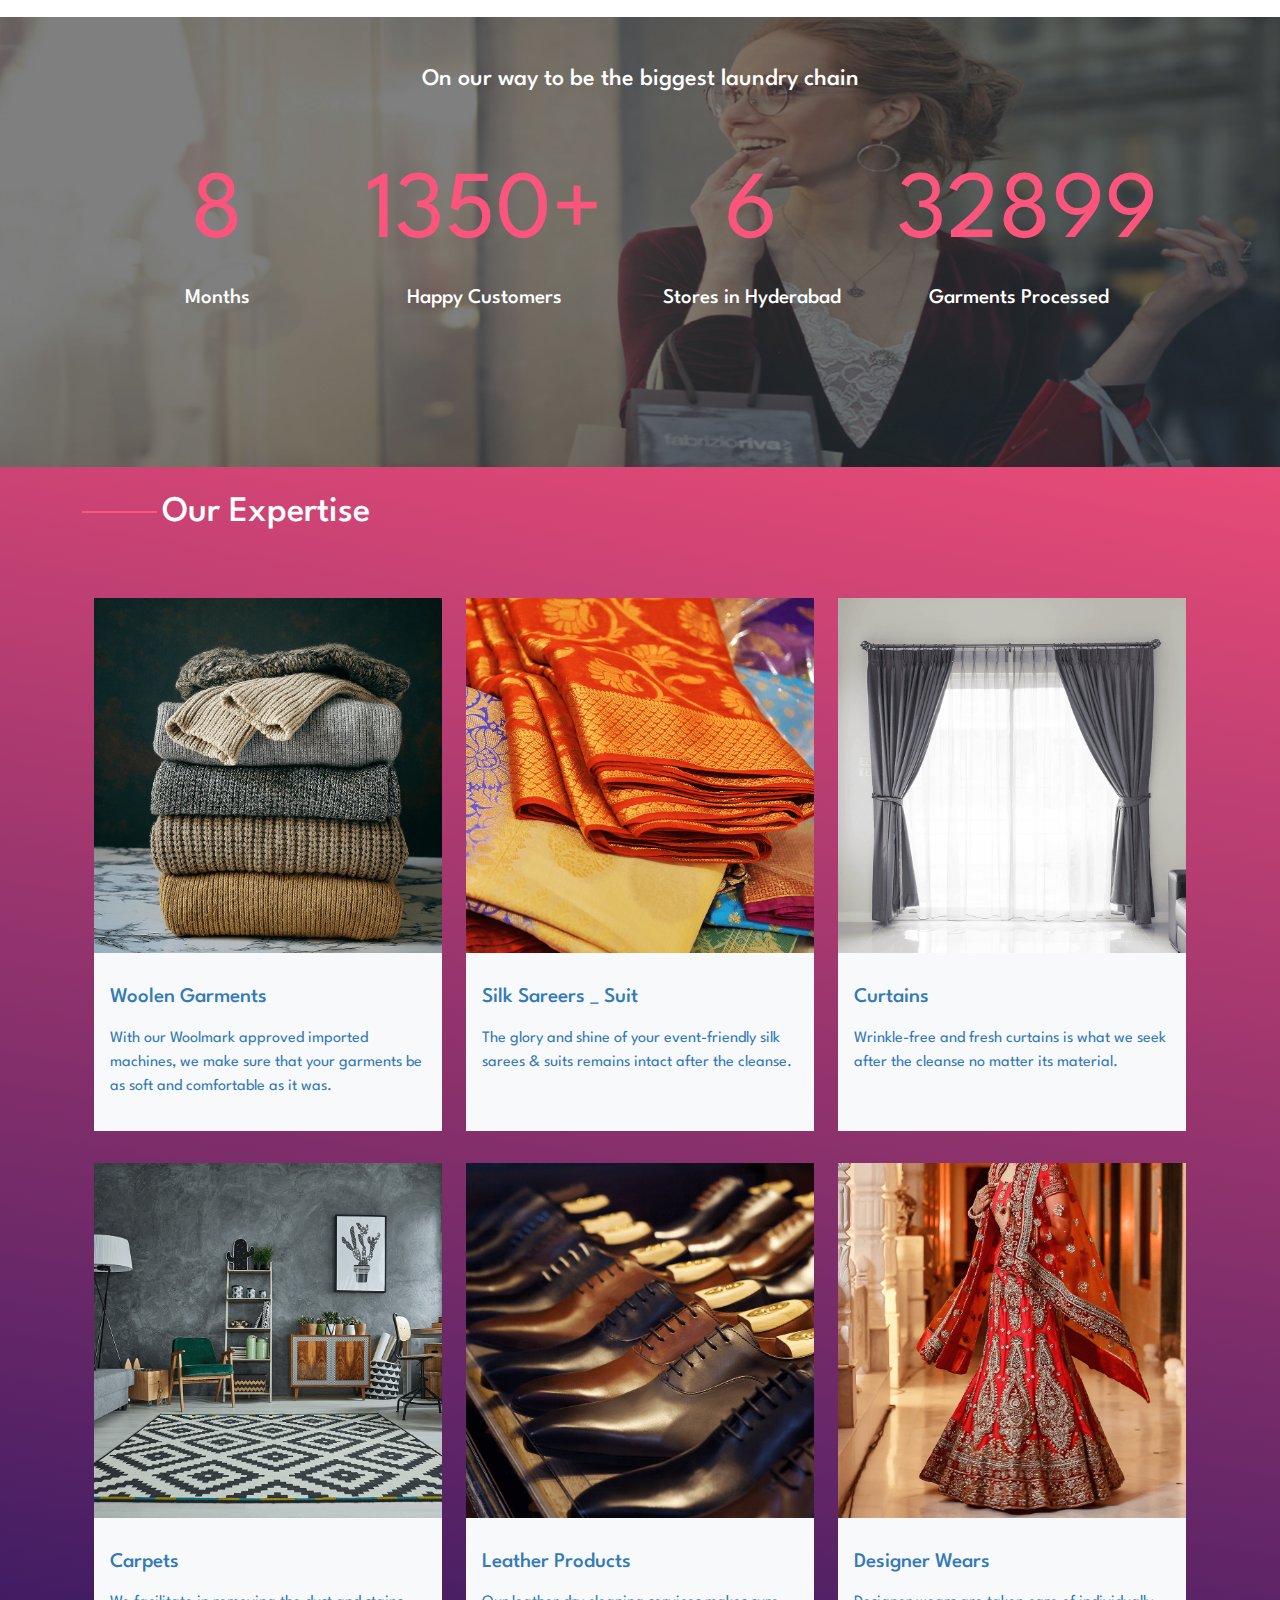
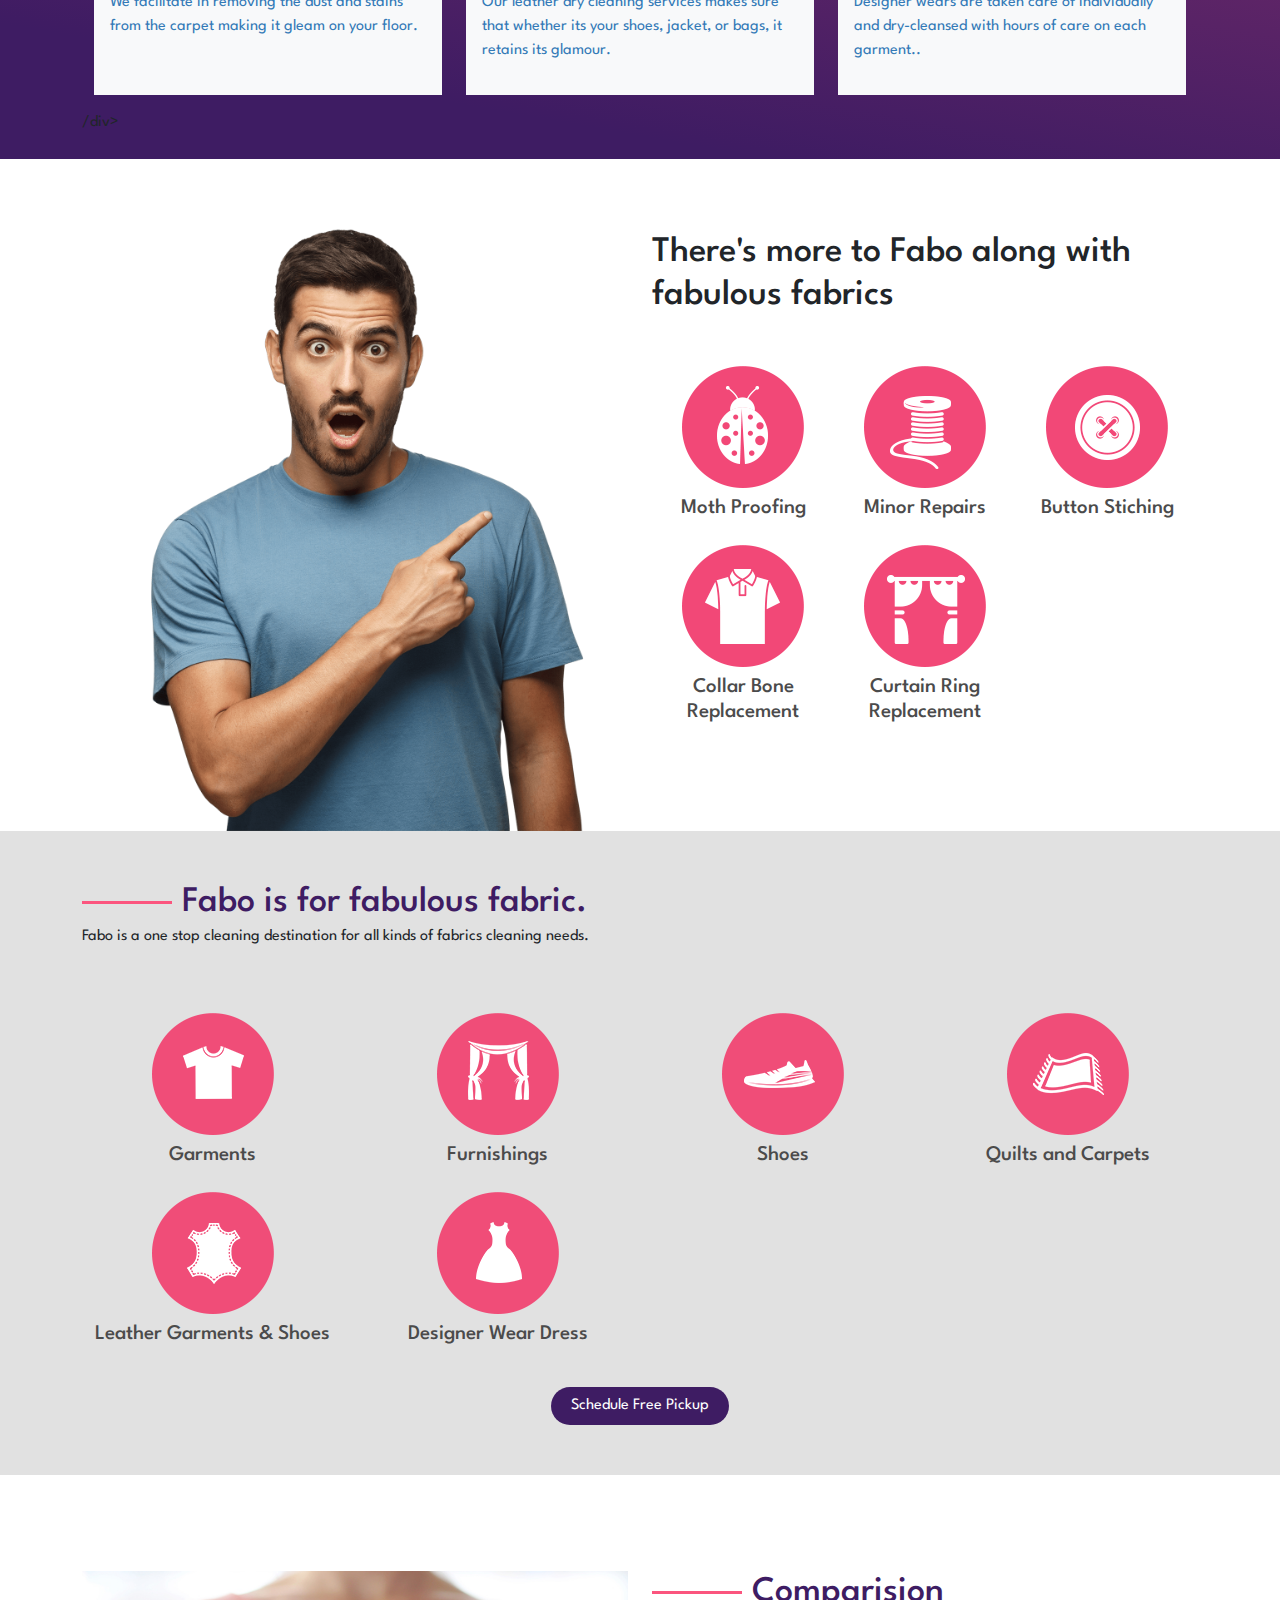
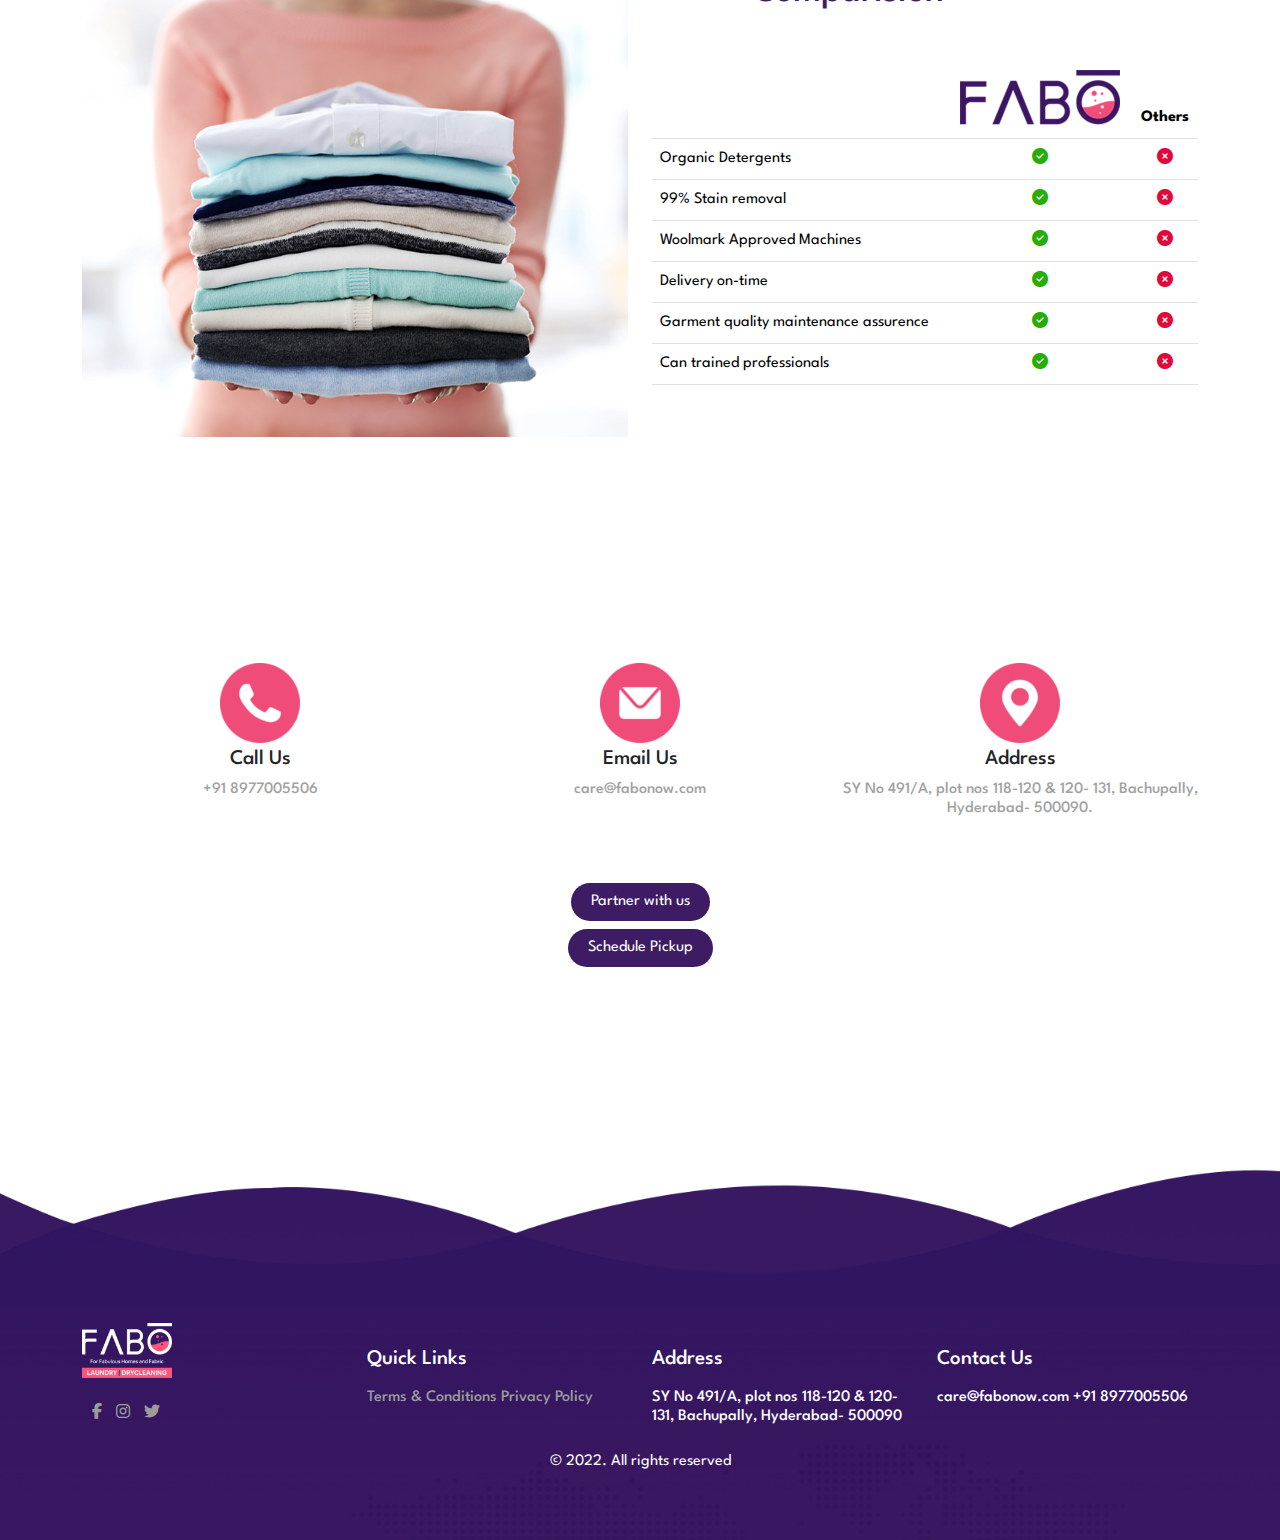
==== commit 5cf8f653: "modal product contact footer section update" ====
--- a/index.html
+++ b/index.html
@@ -53,8 +53,9 @@
     </div>
 
 
+
   
-  <!-- Modal 1 -->
+  <!-- Modal 1 for Partner With Us -->
   <div class="modal fade" id="exampleModal" tabindex="-1" aria-labelledby="exampleModalLabel" aria-hidden="true">
     <div class="modal-dialog">
       <div class="modal-content">
@@ -90,8 +91,8 @@
   </div>
 
     
-    <!-- Modal 2 -->
-    <div class="modal fade" id="exampleModal2" tabindex="-1" aria-labelledby="exampleModalLabel" aria-hidden="true">
+  <!-- Modal 2 for Schedule Pickup -->
+   <div class="modal fade" id="exampleModal2" tabindex="-1" aria-labelledby="exampleModalLabel" aria-hidden="true">
         <div class="modal-dialog">
             <div class="modal-content">
               <div class="modal-header text-center">
@@ -123,14 +124,14 @@
               </div>
             </div>
           </div>
-    </div>
+   </div>
 
 
     <!-- Heor section -->
     <div class="hero__section">
         <div class="container">
             <div class="row">
-                <div class="col-md-7 col-12">
+                <div class="col-xl-7 col-md-8 col-12">
                     <div class="hero__section__left">
                         <h1>Taking care of your Fabrics</h1>
                         <h3>With top-notch dry cleaning and laundry services</h3>
@@ -158,7 +159,7 @@
                         </ul>
                     </div>
                 </div>
-                <div class="col-md-5 col-12">
+                <div class="col-xl-5 col-md-4 col-12">
                     <div class="hero__section__right">
                         <img src="img/banner-image.png" class="img-fluid" alt="">
                     </div>
@@ -249,26 +250,38 @@
 
     <!-- customer reply -->
     <div class="review__section">
-        <div class="reply__section__heading text-center py-5">
-            <h3 class="text-white">On our way to be the biggest laundry chain</h3>
-        </div>
-        <div class="container review__section__container">
+       <div class="container-fluid m-0 p-0">
             <div class="row">
-                <div class="col-md-3 col-12 text-center">
-                    <span>8</span>
-                    <h4 class="text-white">Months</h4>
-                </div>
-                <div class="col-md-3 col-12 text-center">
-                    <span>1350+</span>
-                    <h4 class="text-white">Happy Customers</h4>
-                </div>
-                <div class="col-md-3 col-12 text-center">
-                    <span>6</span>
-                    <h4 class="text-white">Stores in Hyderabad</h4>
-                </div>
-                <div class="col-md-3 col-12 text-center">
-                    <span>32899</span>
-                    <h4 class="text-white">Garments Processed</h4>
+                <div class="reply__section__heading text-center py-5">
+                    <h3 class="text-white">On our way to be the biggest laundry chain</h3>
+                </div>
+            </div>
+       </div>
+        <div class="container review__section__container px-5 mx-5">
+            <div class="row">
+                <div class="col-md-3 col-sm-6 col-12">
+                   <div class="review__block text-center">
+                        <span>8</span>
+                        <h4 class="text-white">Months</h4>
+                   </div>
+                </div>
+                <div class="col-md-3 col-sm-6 col-12">
+                    <div class="review__block text-center">
+                        <span>1350+</span>
+                        <h4 class="text-white">Happy Customers</h4>
+                    </div>
+                </div>
+                <div class="col-md-3 col-sm-6 col-12">
+                    <div class="review__block text-center">
+                        <span>6</span>
+                        <h4 class="text-white">Stores in Hyderabad</h4>
+                    </div>
+                </div>
+                <div class="col-md-3 col-sm-6 col-12">
+                    <div class="review__block text-center">
+                        <span>32899</span>
+                        <h4 class="text-white">Garments Processed</h4>
+                    </div>
                 </div>
             </div>
         </div>
@@ -277,16 +290,18 @@
 
     <!-- PRODUCT SECTION -->
 
-   <div class="container">
+    <div class="product__section">
+        
+         <div class="container">
         <div class="row">
             <div class="col-12">
-                <div class="product__section">
+                <div class="">
                     <div class="product__section__heading pb-5">
                         <h2>Our Expertise</h2>
                     </div>
                     <div class="container">
                         <div class="row">
-                            <div class="col-md-4 col-12 py-3">
+                            <div class="col-lg-4 col-md-6 col-sm-6 col-12 py-3">
                                 <div class="product__block_container">
                                     <div class="product__image">
                                         <img src="img/woolen-garments.png" class="img-fluid" alt="">
@@ -302,7 +317,7 @@
                                 </div>
                             </div>
                             <!-- end -->
-                            <div class="col-md-4 col-12 py-3">
+                            <div class="col-lg-4 col-md-6 col-sm-6 col-12 py-3">
                                 <div class="product__block_container">
                                     <div class="product__image">
                                         <img src="img/silk-sarees.png" class="img-fluid" alt="">
@@ -311,14 +326,14 @@
                                         <div class="product__heading pt-3">
                                             <h4>Silk Sareers _ Suit</h4>
                                         </div>
-                                        <div class="product__description pt-3">
+                                        <div class="product__description pt-3 pb-4">
                                             <p>The glory and shine of your event-friendly silk sarees & suits remains intact after the cleanse.</p>
                                         </div>
                                     </div>
                                 </div>
                             </div>
                             <!-- end -->
-                            <div class="col-md-4 col-12 py-3">
+                            <div class="col-lg-4 col-md-6 col-sm-6 col-12 py-3">
                                 <div class="product__block_container">
                                     <div class="product__image">
                                         <img src="img/curtains.png" class="img-fluid" alt="">
@@ -327,14 +342,14 @@
                                         <div class="product__heading pt-3">
                                             <h4>Curtains</h4>
                                         </div>
-                                        <div class="product__description pt-3">
+                                        <div class="product__description pt-3 pb-4">
                                             <p>Wrinkle-free and fresh curtains is what we seek after the cleanse no matter its material.</p>
                                         </div>
                                     </div>
                                 </div>
                             </div>
                             <!-- end -->
-                            <div class="col-md-4 col-12 py-3">
+                            <div class="col-lg-4 col-md-6 col-sm-6 col-12 py-3">
                                 <div class="product__block_container">
                                     <div class="product__image">
                                         <img src="img/carpets.png" class="img-fluid" alt="">
@@ -343,14 +358,14 @@
                                         <div class="product__heading pt-3">
                                             <h4>Carpets</h4>
                                         </div>
-                                        <div class="product__description pt-3">
+                                        <div class="product__description pt-3 pb-4">
                                             <p>We facilitate in removing the dust and stains from the carpet making it gleam on your floor.</p>
                                         </div>
                                     </div>
                                 </div>
                             </div>
                             <!-- end -->
-                            <div class="col-md-4 col-12 py-3">
+                            <div class="col-lg-4 col-md-6 col-sm-6 col-12 py-3">
                                 <div class="product__block_container">
                                     <div class="product__image">
                                         <img src="img/leather-products.png" class="img-fluid" alt="">
@@ -366,7 +381,7 @@
                                 </div>
                             </div>
                             <!-- end -->
-                            <div class="col-md-4 col-12 py-3">
+                            <div class="col-lg-4 col-md-6 col-sm-6 col-12 py-3">
                                 <div class="product__block_container">
                                     <div class="product__image">
                                         <img src="img/designer-wear.png" class="img-fluid" alt="">
@@ -387,7 +402,11 @@
                 </div>
             </div>
         </div>
-    </div> 
+        /div> 
+
+        </div>
+
+    </div>
 
     <!-- Replacement section -->
     <div class="container pt-5">
@@ -561,17 +580,17 @@
     <div class="container contact__section py-5">
         <div class="row">
             <div class="col-md-4 col-sm-3 col-12 text-center pb-3">
-                <img src="img/collar-bone.png" class="img-fluid" alt="">
+                <img src="img/phone-icon.png" class="img-fluid" alt="">
                 <h4 class="pt-1 pb-2">Call Us</h4>
                 <h5><a href="#">+91 8977005506</a></h5>
             </div>
             <div class="col-md-4 col-sm-3 col-12 text-center pb-3">
-                <img src="img/collar-bone.png" class="img-fluid" alt="">
+                <img src="img/mail-icon.png" class="img-fluid" alt="">
                 <h4 class="pt-1 pb-2">Email Us</h4>
                 <h5><a href="#">care@fabonow.com</a></h5>
             </div>
             <div class="col-md-4 col-sm-3 col-12 text-center pb-3">
-                <img src="img/collar-bone.png" class="img-fluid" alt="">
+                <img src="img/location-icon.png" class="img-fluid" alt="">
                 <h4 class="pt-1 pb-2">Address</h4>
                 <h5>SY No 491/A, plot nos 118-120 & 120- 131, Bachupally, Hyderabad- 500090.</h5>
             </div>
@@ -593,28 +612,28 @@
 
         <div class="container mt-5">
             <div class="row">
-                <div class="col-md-3 col-sm-6 col-12 text-center mt-5">
-                    <div class="footer__logo pt-5">
-                        <img src="img/logo_white.png" class="img-fluid" alt="">
-                    </div>
-                    <div class="footer__social__links text-center py-4 text-white">
+                <div class="col-md-3 col-sm-6 col-12 mt-5">
+                    <div class="footer__logo mt-4">
+                        <img src="img/logo_white.png" class="" alt="">
+                    </div>
+                    <div class="footer__social__links py-4 text-white">
                         <span><i class="fa-brands fa-facebook-f"></i></span>
                         <span><i class="fa-brands fa-instagram"></i></span>
                         <span><i class="fa-brands fa-twitter"></i></span>
                     </div>
                 </div>
                 <!-- end -->
-                <div class="col-md-3 col-sm-6 col-12 text-center mt-5">
+                <div class="col-md-3 col-sm-6 col-12 mt-5">
                     <h4 class="text-white pt-5">Quick Links</h4>
-                    <h5 class="text-white py-3">Terms & Conditions Privacy Policy</h5>
+                    <h5 class="py-3" style="color: #9c9c9c;">Terms & Conditions Privacy Policy</h5>
                 </div>
                  <!-- end -->
-                <div class="col-md-3 col-sm-6 col-12 text-center mt-5">
+                <div class="col-md-3 col-sm-6 col-12 mt-5">
                     <h4 class="text-white pt-5">Address</h4>
                     <h5 class="text-white py-3">SY No 491/A, plot nos 118-120 & 120- 131, Bachupally, Hyderabad- 500090</h5>
                 </div>
                  <!-- end -->
-                <div class="col-md-3 col-sm-6 col-12 text-center mt-5">
+                <div class="col-md-3 col-sm-6 col-12 mt-5">
                     <h4 class="text-white pt-5">Contact Us</h4>
                     <h5 class="text-white py-3">care@fabonow.com +91 8977005506</h5>
                 </div>
--- a/css/style.css
+++ b/css/style.css
@@ -116,12 +116,16 @@
     left: 80px;
     padding: 5px 10px;
     border-radius: 5px;
-    background-color: var(--main-color);
+    background-color: #8844d0;
     z-index: 90000000;
     color: #fff;
     font-size: 1.5rem;
     display: none;
     transition: all 0.5s ease-in-out;
+}
+
+.fixed__box .fixed__logo:hover{
+    background-color: var(--main-color);
 }
 
 .fixed__box i.active{
@@ -137,7 +141,9 @@
     display: flex;
     z-index: 1000;
     justify-content: end;
-    margin: 20px auto;
+    margin: 50px 0 20px 0;
+    z-index: 1001;
+    transition: all 0.5s ease-in-out;
 }
 
 
@@ -171,9 +177,12 @@
     transition: all 0.4s ease-in-out;
 }
 
+
 .social__link span i:hover{
     color: var(--secondary-color);
 }
+
+
 
 .navbar__section{
     position:fixed;
@@ -192,15 +201,18 @@
     transition: all 0.5s ease-in-out;
 }
 
+
 .navbar__logo{
-    width: 100px;
-    height: 70px;
+    width: 90px;
+    height: 55px;
 }
 
 .navbar__logo img{
     width: 100%;
     height: 100%;
 }
+
+
 
 
 .navbar__menu ul{
@@ -222,8 +234,8 @@
     font-size: 1rem;
     color: #fff;
     background-color: var(--main-color);
-    padding: 10px 15px;
-    border-radius: 5px;
+    padding: 15px 15px;
+    border-radius: 10px;
 }
 
 .navbar__menu ul li a{
@@ -325,6 +337,7 @@
         display: block;
         margin: 5px auto;
     }
+
 }
 
 
@@ -373,6 +386,13 @@
     display: flex;
     align-items: center;
     justify-content: center;
+}
+
+
+@media (max-width:999px){
+    .hero__section {
+        margin: 208px auto;
+    }
 }
 
 
@@ -404,6 +424,11 @@
     left: 0;
 }
 
+@media (max-width:999px){
+    .process__sectioon{
+        margin: 100px auto;
+    }
+}
 
 /* ====================== work section ====================== */
 .work__block__description p{
@@ -419,7 +444,7 @@
     background: url("../img/bg-img.jpg");
     background-size: cover;
     background-repeat: no-repeat;
-    margin: 40px auto;
+    margin: 40px auto 0 auto;
 }
 
 
@@ -430,13 +455,21 @@
 }
 
 
+@media (max-width:999px){
+    .review__section{
+        height: auto;
+        padding: 20px;
+    }
+    
+}
+
+
 
 
 
 /* =================================== PRODUCT SECTION ================================ */
 
 .product__section{
-    border-radius: 5px;
     background: linear-gradient( 190deg, #f04d78 -4%, #3f1c63 90.52637%, #3e1c63 91.05371%);
     padding: 24px;
 }
@@ -516,6 +549,8 @@
 }
 
 
+
+
 /* ======================= COMPARISON SECTION ========================== */
 .comparison__section__heading h2{
     padding-left: 100px;
@@ -534,7 +569,26 @@
 }
 
 
+/* ======================= PRICING SECTION ========================== */
+
+.pricing__section {
+    margin-top: 50px;
+}
+
+
+@media(max-width:999px){
+    .pricing__section {
+        margin-top: 100px;
+    }
+}
+
+
 /* ======================== CONTACT SECTION ============================ */
+
+.communication__details{
+    margin-top: 80px;
+}
+
 .contact__section{
     margin: 130px auto;
 }
@@ -551,6 +605,19 @@
     color: #a2a2a2;
 }
 
+
+@media (max-width:999px){
+
+    .communication__details{
+        margin-top: 160px;
+    }
+
+
+    .contact__section{
+        margin: 50px auto;
+    }
+    
+}
 
 /* ========================= FOOTER SECTION ========================= */
 .bg__one{
@@ -559,6 +626,18 @@
     background-size: cover;
     padding: 50px;
 }
+
+
+.footer__logo{
+    width: 90px;
+    height: 55px;
+}
+
+.footer__logo img{
+    width: 100%;
+    height: 100%;
+}
+
 
 .footer__social__links span i{
     margin-left: 10px;
